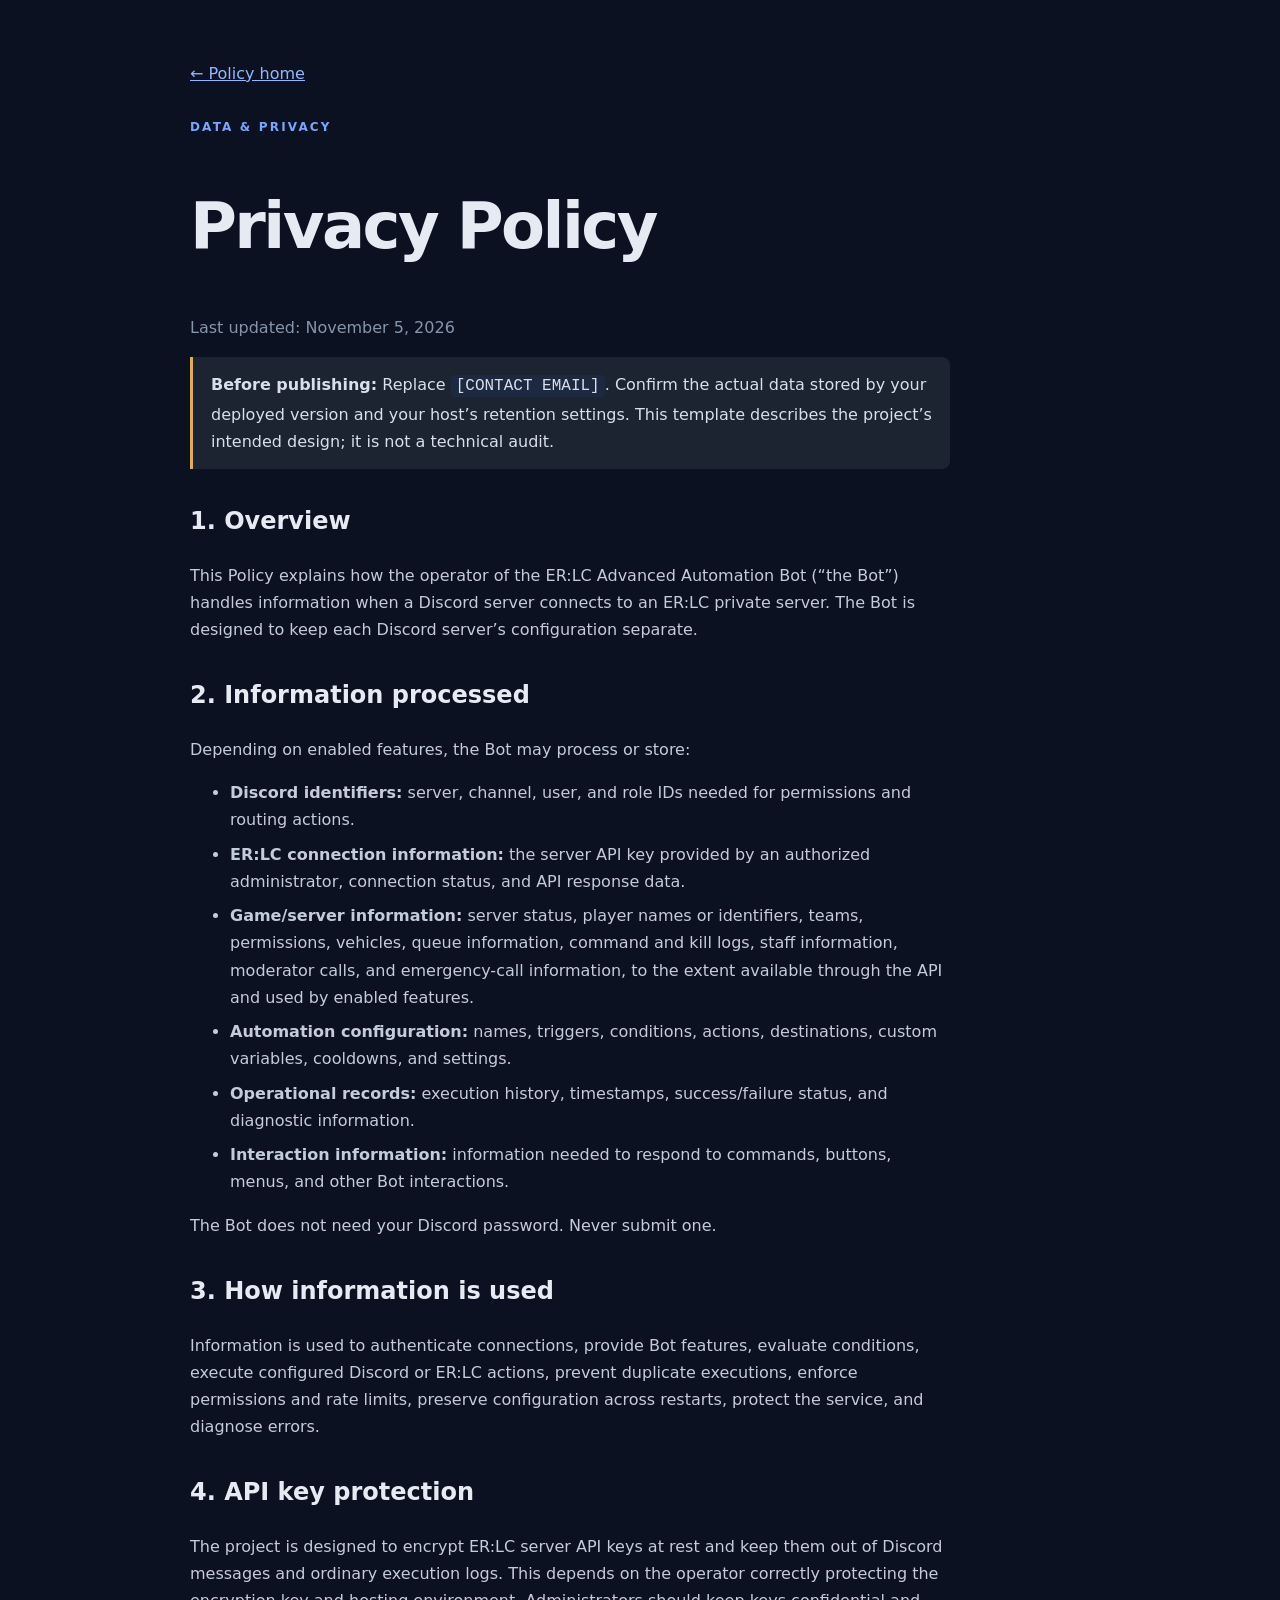
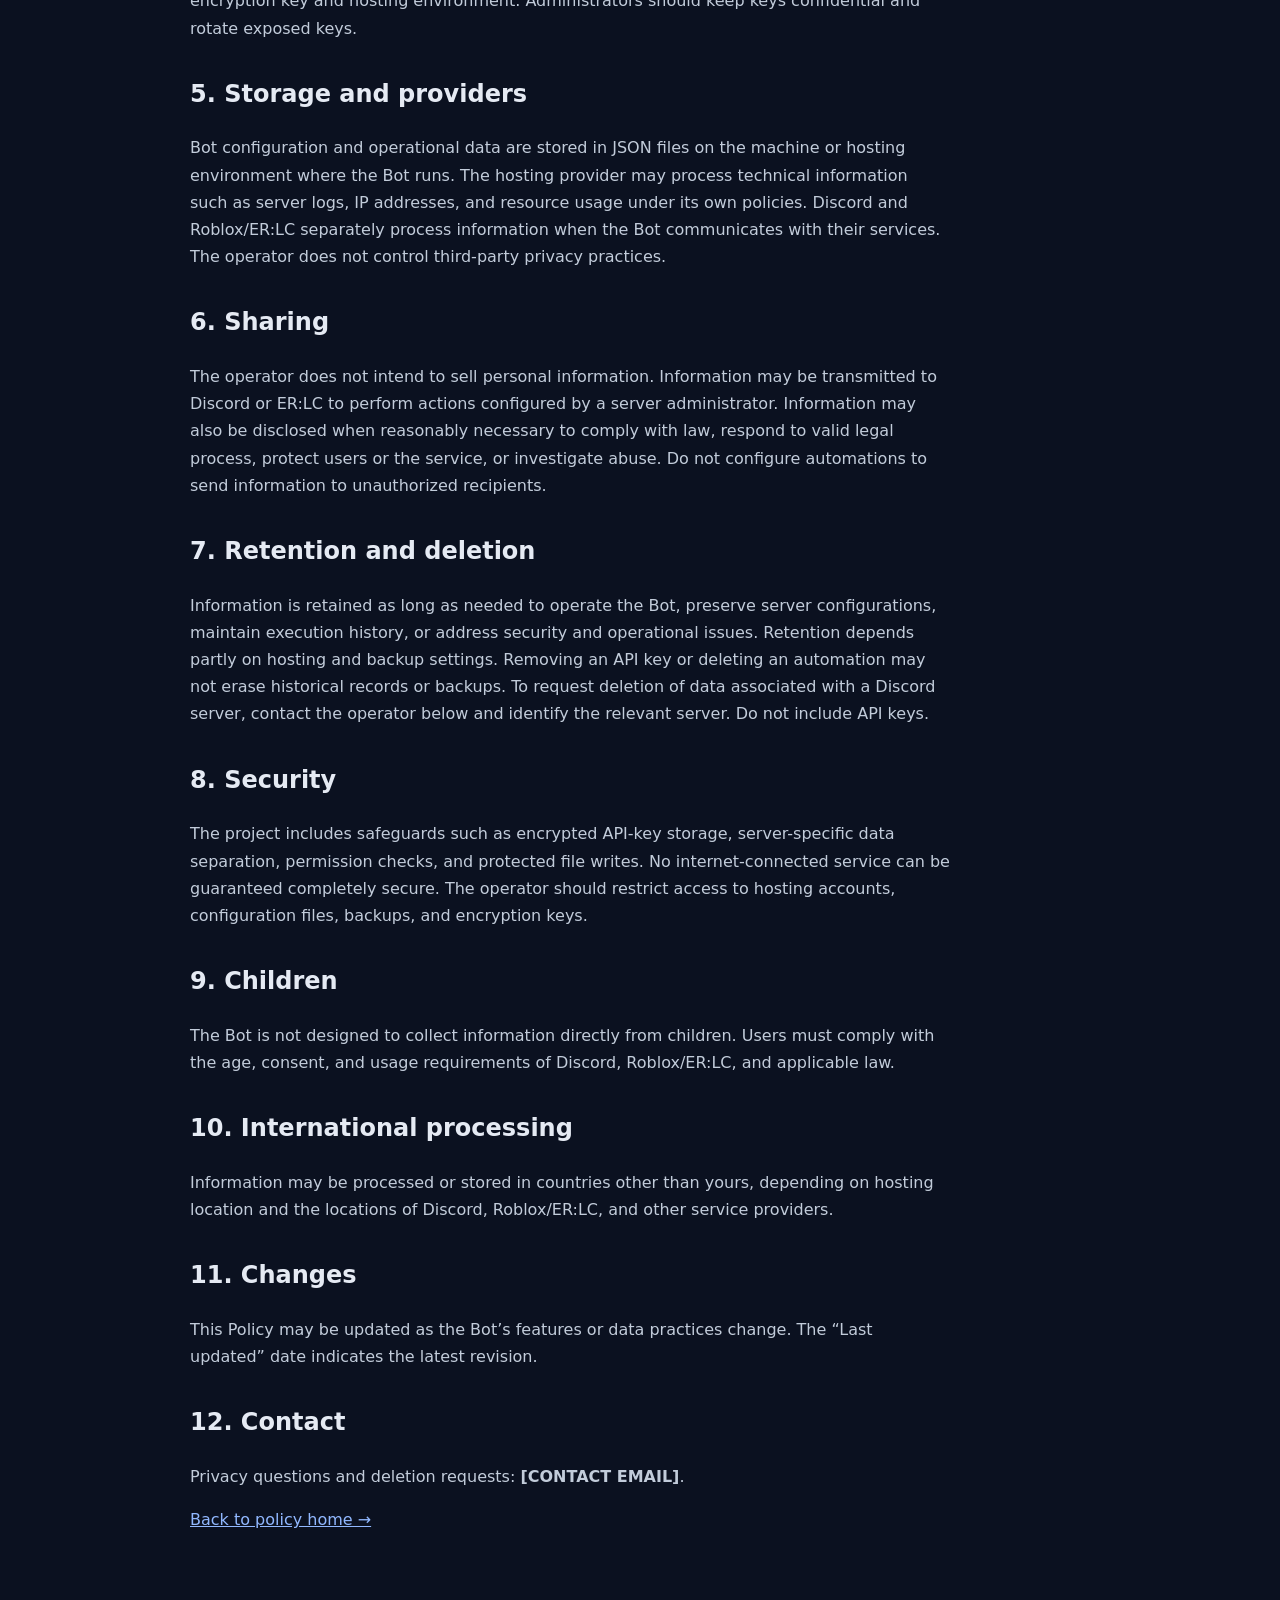
==== privacy.html @ 2bd995f7 "Add files via upload" ====
<!doctype html><html lang="en"><head><meta charset="utf-8"><meta name="viewport" content="width=device-width,initial-scale=1"><title>Privacy Policy | ER:LC Advanced Automation Bot</title><link rel="stylesheet" href="style.css"></head><body><main class="wrap"><nav><a href="index.html">← Policy home</a></nav><article><p class="eyebrow">DATA & PRIVACY</p><h1>Privacy Policy</h1><p class="updated">Last updated: November 5, 2026</p><div class="notice"><b>Before publishing:</b> Replace <code>[CONTACT EMAIL]</code>. Confirm the actual data stored by your deployed version and your host’s retention settings. This template describes the project’s intended design; it is not a technical audit.</div>
<h2>1. Overview</h2><p>This Policy explains how the operator of the ER:LC Advanced Automation Bot (“the Bot”) handles information when a Discord server connects to an ER:LC private server. The Bot is designed to keep each Discord server’s configuration separate.</p>
<h2>2. Information processed</h2><p>Depending on enabled features, the Bot may process or store:</p><ul><li><b>Discord identifiers:</b> server, channel, user, and role IDs needed for permissions and routing actions.</li><li><b>ER:LC connection information:</b> the server API key provided by an authorized administrator, connection status, and API response data.</li><li><b>Game/server information:</b> server status, player names or identifiers, teams, permissions, vehicles, queue information, command and kill logs, staff information, moderator calls, and emergency-call information, to the extent available through the API and used by enabled features.</li><li><b>Automation configuration:</b> names, triggers, conditions, actions, destinations, custom variables, cooldowns, and settings.</li><li><b>Operational records:</b> execution history, timestamps, success/failure status, and diagnostic information.</li><li><b>Interaction information:</b> information needed to respond to commands, buttons, menus, and other Bot interactions.</li></ul><p>The Bot does not need your Discord password. Never submit one.</p>
<h2>3. How information is used</h2><p>Information is used to authenticate connections, provide Bot features, evaluate conditions, execute configured Discord or ER:LC actions, prevent duplicate executions, enforce permissions and rate limits, preserve configuration across restarts, protect the service, and diagnose errors.</p>
<h2>4. API key protection</h2><p>The project is designed to encrypt ER:LC server API keys at rest and keep them out of Discord messages and ordinary execution logs. This depends on the operator correctly protecting the encryption key and hosting environment. Administrators should keep keys confidential and rotate exposed keys.</p>
<h2>5. Storage and providers</h2><p>Bot configuration and operational data are stored in JSON files on the machine or hosting environment where the Bot runs. The hosting provider may process technical information such as server logs, IP addresses, and resource usage under its own policies. Discord and Roblox/ER:LC separately process information when the Bot communicates with their services. The operator does not control third-party privacy practices.</p>
<h2>6. Sharing</h2><p>The operator does not intend to sell personal information. Information may be transmitted to Discord or ER:LC to perform actions configured by a server administrator. Information may also be disclosed when reasonably necessary to comply with law, respond to valid legal process, protect users or the service, or investigate abuse. Do not configure automations to send information to unauthorized recipients.</p>
<h2>7. Retention and deletion</h2><p>Information is retained as long as needed to operate the Bot, preserve server configurations, maintain execution history, or address security and operational issues. Retention depends partly on hosting and backup settings. Removing an API key or deleting an automation may not erase historical records or backups. To request deletion of data associated with a Discord server, contact the operator below and identify the relevant server. Do not include API keys.</p>
<h2>8. Security</h2><p>The project includes safeguards such as encrypted API-key storage, server-specific data separation, permission checks, and protected file writes. No internet-connected service can be guaranteed completely secure. The operator should restrict access to hosting accounts, configuration files, backups, and encryption keys.</p>
<h2>9. Children</h2><p>The Bot is not designed to collect information directly from children. Users must comply with the age, consent, and usage requirements of Discord, Roblox/ER:LC, and applicable law.</p>
<h2>10. International processing</h2><p>Information may be processed or stored in countries other than yours, depending on hosting location and the locations of Discord, Roblox/ER:LC, and other service providers.</p>
<h2>11. Changes</h2><p>This Policy may be updated as the Bot’s features or data practices change. The “Last updated” date indicates the latest revision.</p>
<h2>12. Contact</h2><p>Privacy questions and deletion requests: <b>[CONTACT EMAIL]</b>.</p><p><a href="index.html">Back to policy home →</a></p></article></main></body></html>
---- style.css ----
*{box-sizing:border-box}body{margin:0;background:#0b1120;color:#e5eaf3;font:16px/1.7 system-ui,sans-serif}.wrap{width:min(900px,calc(100% - 40px));margin:auto;padding:60px 0}header{padding:30px 0 45px}.eyebrow{color:#76a7ff;font-size:12px;font-weight:800;letter-spacing:.18em}h1{font-size:clamp(2.2rem,6vw,4rem);line-height:1.1;letter-spacing:-.04em}h2{margin-top:32px}p,li{color:#c2ccda}.lead{color:#aab6ca;font-size:1.12rem;max-width:650px}.links{display:grid;grid-template-columns:repeat(auto-fit,minmax(250px,1fr));gap:18px}.card{display:block;padding:25px;border:1px solid #29364d;border-radius:15px;background:#121c2e;color:inherit;text-decoration:none}.card span{font-size:11px;color:#76a7ff;font-weight:800}.card p,footer,.updated{color:#8795aa}.card b,a{color:#91b8ff}footer{margin-top:50px;padding-top:20px;border-top:1px solid #29364d;font-size:.9rem}article{max-width:760px}nav{margin-bottom:30px}.notice{border-left:3px solid #e0ad55;background:#1c2432;padding:14px 18px;border-radius:0 8px 8px 0;color:#d8dfeb}code{background:#1c2940;padding:2px 5px;border-radius:4px}li{margin:.45rem 0}
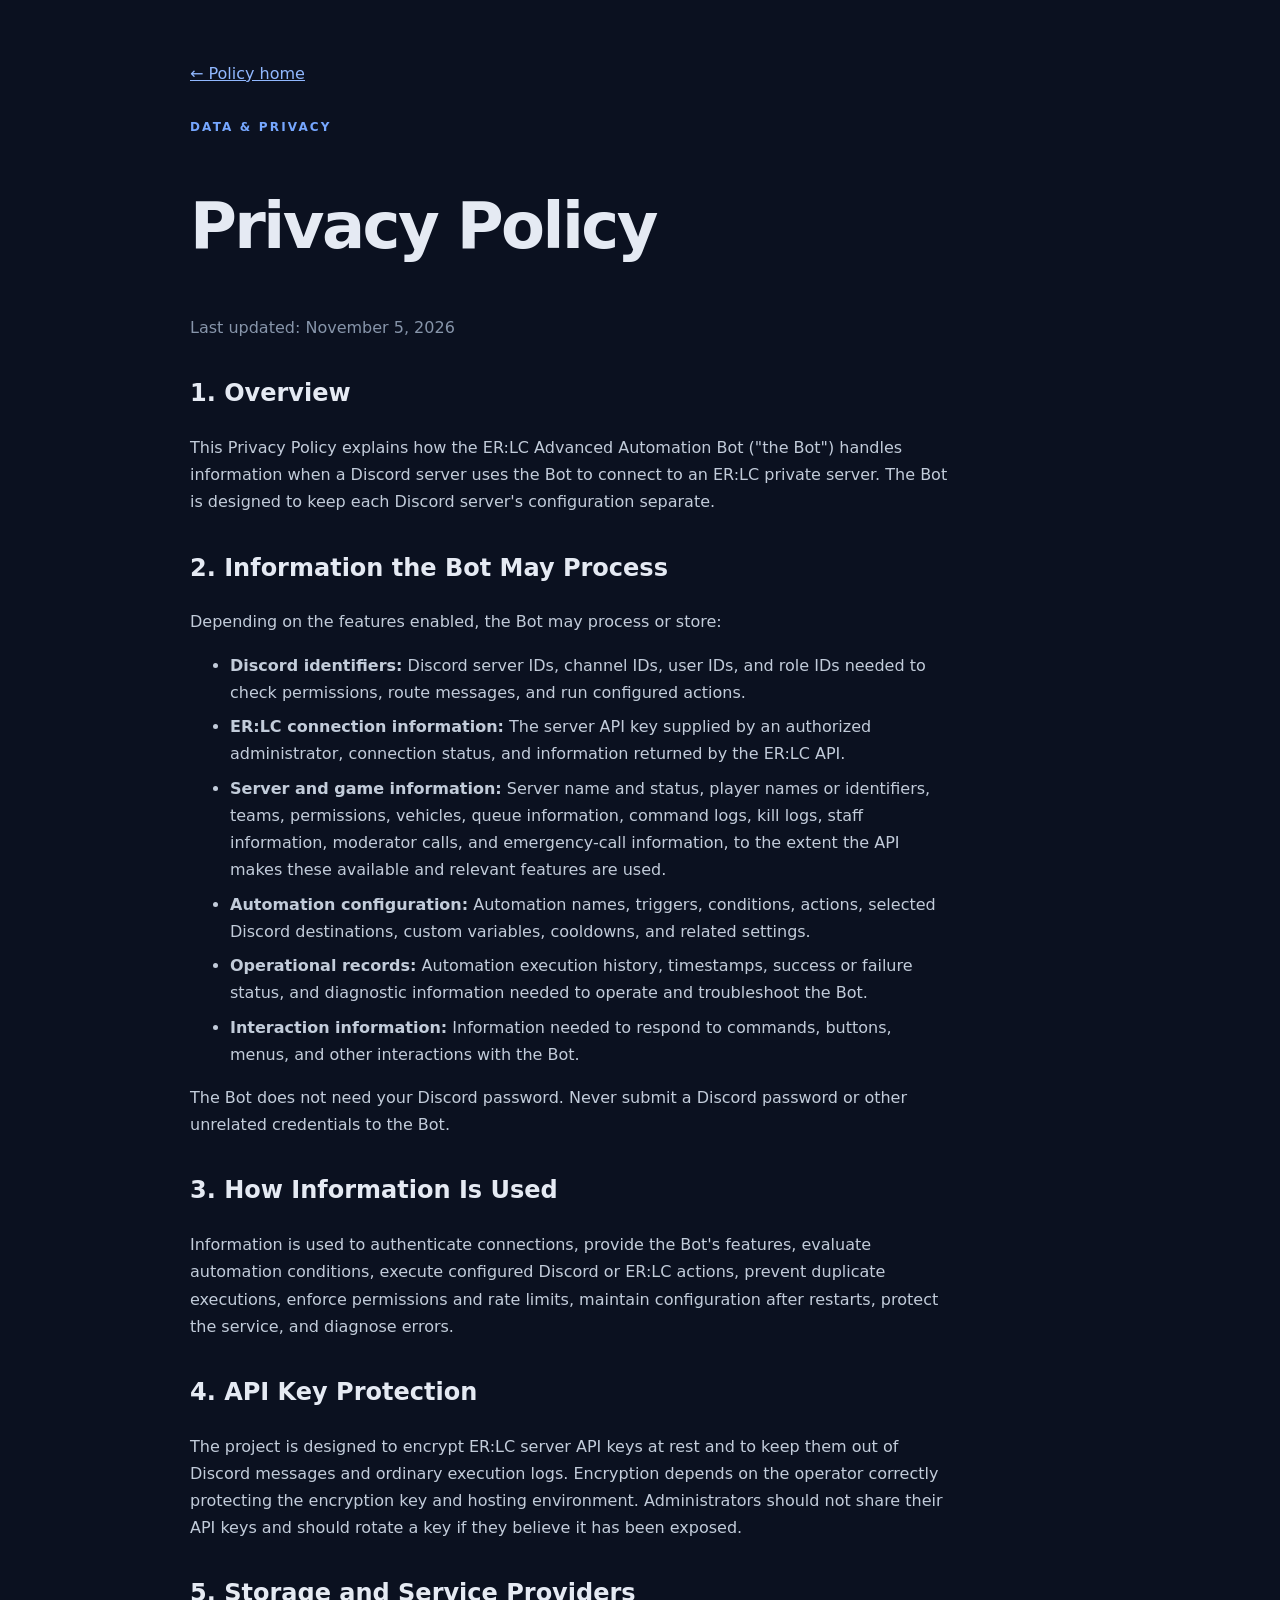
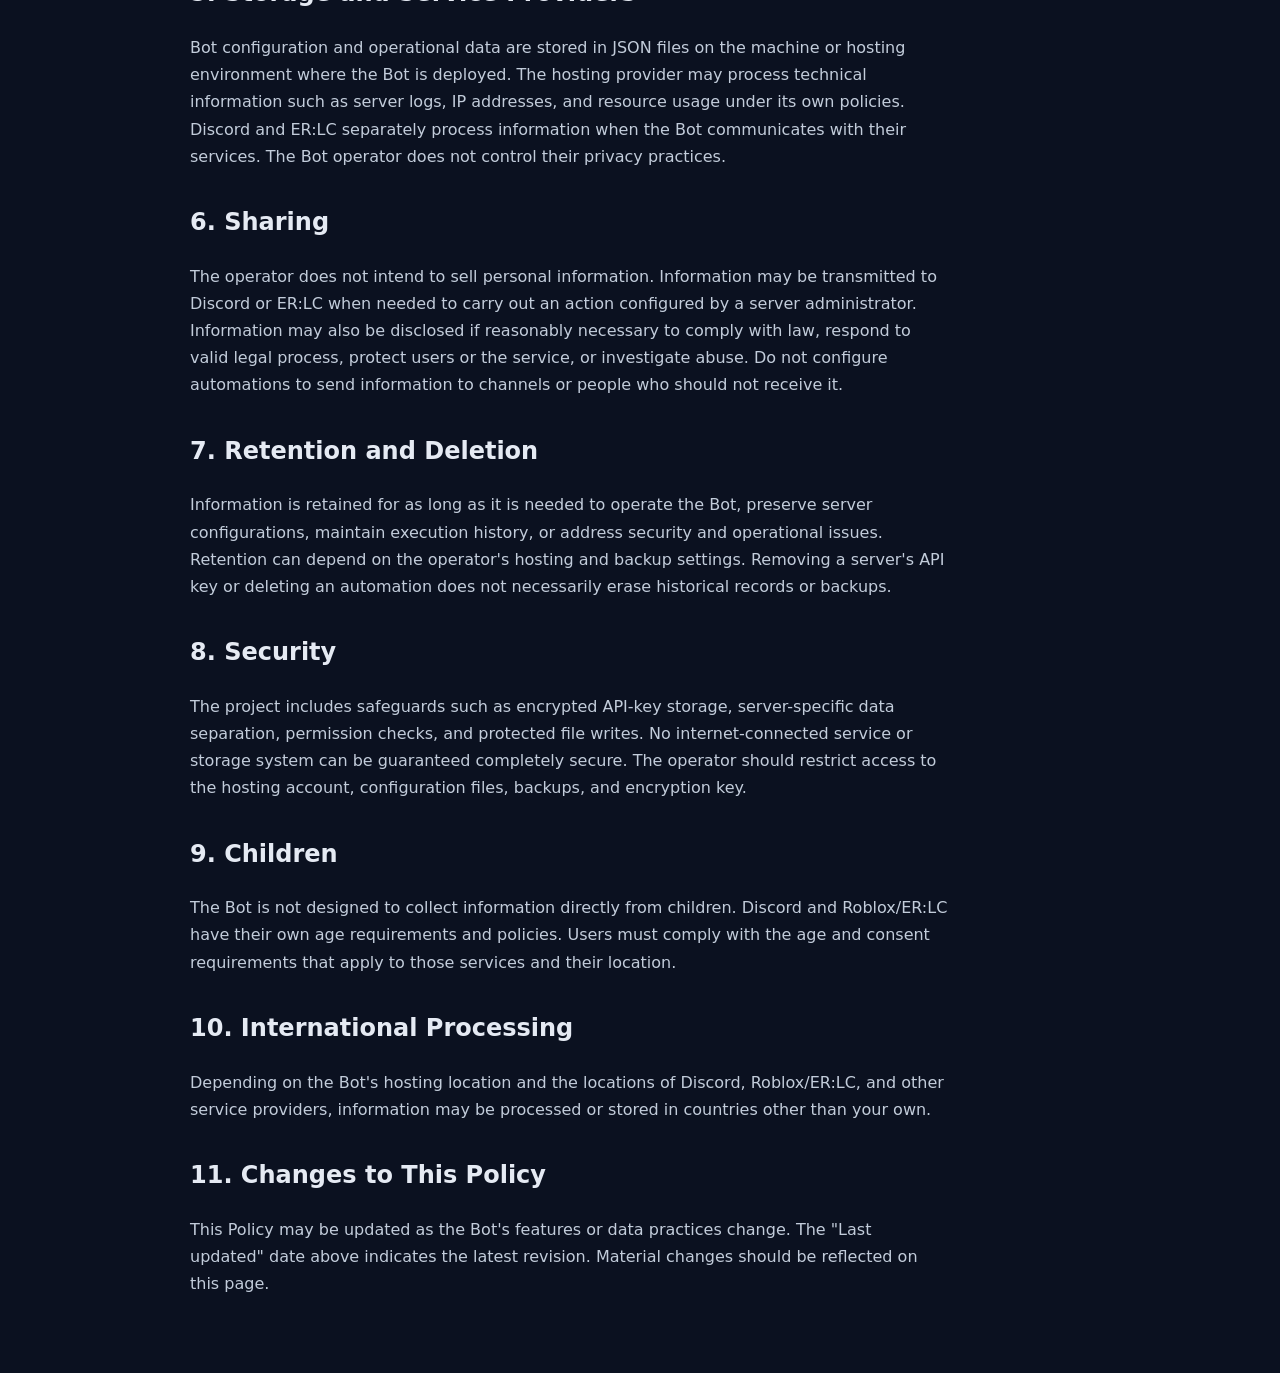
==== commit 6d770fee: "Revise Privacy Policy content and formatting Updated the Privacy Policy for the ER:LC Advanced Autom" ====
--- a/privacy.html
+++ b/privacy.html
@@ -1,13 +1,62 @@
-<!doctype html><html lang="en"><head><meta charset="utf-8"><meta name="viewport" content="width=device-width,initial-scale=1"><title>Privacy Policy | ER:LC Advanced Automation Bot</title><link rel="stylesheet" href="style.css"></head><body><main class="wrap"><nav><a href="index.html">← Policy home</a></nav><article><p class="eyebrow">DATA & PRIVACY</p><h1>Privacy Policy</h1><p class="updated">Last updated: November 5, 2026</p><div class="notice"><b>Before publishing:</b> Replace <code>[CONTACT EMAIL]</code>. Confirm the actual data stored by your deployed version and your host’s retention settings. This template describes the project’s intended design; it is not a technical audit.</div>
-<h2>1. Overview</h2><p>This Policy explains how the operator of the ER:LC Advanced Automation Bot (“the Bot”) handles information when a Discord server connects to an ER:LC private server. The Bot is designed to keep each Discord server’s configuration separate.</p>
-<h2>2. Information processed</h2><p>Depending on enabled features, the Bot may process or store:</p><ul><li><b>Discord identifiers:</b> server, channel, user, and role IDs needed for permissions and routing actions.</li><li><b>ER:LC connection information:</b> the server API key provided by an authorized administrator, connection status, and API response data.</li><li><b>Game/server information:</b> server status, player names or identifiers, teams, permissions, vehicles, queue information, command and kill logs, staff information, moderator calls, and emergency-call information, to the extent available through the API and used by enabled features.</li><li><b>Automation configuration:</b> names, triggers, conditions, actions, destinations, custom variables, cooldowns, and settings.</li><li><b>Operational records:</b> execution history, timestamps, success/failure status, and diagnostic information.</li><li><b>Interaction information:</b> information needed to respond to commands, buttons, menus, and other Bot interactions.</li></ul><p>The Bot does not need your Discord password. Never submit one.</p>
-<h2>3. How information is used</h2><p>Information is used to authenticate connections, provide Bot features, evaluate conditions, execute configured Discord or ER:LC actions, prevent duplicate executions, enforce permissions and rate limits, preserve configuration across restarts, protect the service, and diagnose errors.</p>
-<h2>4. API key protection</h2><p>The project is designed to encrypt ER:LC server API keys at rest and keep them out of Discord messages and ordinary execution logs. This depends on the operator correctly protecting the encryption key and hosting environment. Administrators should keep keys confidential and rotate exposed keys.</p>
-<h2>5. Storage and providers</h2><p>Bot configuration and operational data are stored in JSON files on the machine or hosting environment where the Bot runs. The hosting provider may process technical information such as server logs, IP addresses, and resource usage under its own policies. Discord and Roblox/ER:LC separately process information when the Bot communicates with their services. The operator does not control third-party privacy practices.</p>
-<h2>6. Sharing</h2><p>The operator does not intend to sell personal information. Information may be transmitted to Discord or ER:LC to perform actions configured by a server administrator. Information may also be disclosed when reasonably necessary to comply with law, respond to valid legal process, protect users or the service, or investigate abuse. Do not configure automations to send information to unauthorized recipients.</p>
-<h2>7. Retention and deletion</h2><p>Information is retained as long as needed to operate the Bot, preserve server configurations, maintain execution history, or address security and operational issues. Retention depends partly on hosting and backup settings. Removing an API key or deleting an automation may not erase historical records or backups. To request deletion of data associated with a Discord server, contact the operator below and identify the relevant server. Do not include API keys.</p>
-<h2>8. Security</h2><p>The project includes safeguards such as encrypted API-key storage, server-specific data separation, permission checks, and protected file writes. No internet-connected service can be guaranteed completely secure. The operator should restrict access to hosting accounts, configuration files, backups, and encryption keys.</p>
-<h2>9. Children</h2><p>The Bot is not designed to collect information directly from children. Users must comply with the age, consent, and usage requirements of Discord, Roblox/ER:LC, and applicable law.</p>
-<h2>10. International processing</h2><p>Information may be processed or stored in countries other than yours, depending on hosting location and the locations of Discord, Roblox/ER:LC, and other service providers.</p>
-<h2>11. Changes</h2><p>This Policy may be updated as the Bot’s features or data practices change. The “Last updated” date indicates the latest revision.</p>
-<h2>12. Contact</h2><p>Privacy questions and deletion requests: <b>[CONTACT EMAIL]</b>.</p><p><a href="index.html">Back to policy home →</a></p></article></main></body></html>+
+<!DOCTYPE html>
+<html lang="en">
+<head>
+    <meta charset="UTF-8">
+    <meta name="viewport" content="width=device-width, initial-scale=1.0">
+    <title>Privacy Policy | ER:LC Advanced Automation Bot</title>
+    <link rel="stylesheet" href="style.css">
+</head>
+<body>
+<main class="wrap">
+    <nav><a href="index.html">← Policy home</a></nav>
+    <article>
+        <p class="eyebrow">DATA & PRIVACY</p>
+        <h1>Privacy Policy</h1>
+        <p class="updated">Last updated: November 5, 2026</p>
+
+        <h2>1. Overview</h2>
+        <p>This Privacy Policy explains how the ER:LC Advanced Automation Bot ("the Bot") handles information when a Discord server uses the Bot to connect to an ER:LC private server. The Bot is designed to keep each Discord server's configuration separate.</p>
+
+        <h2>2. Information the Bot May Process</h2>
+        <p>Depending on the features enabled, the Bot may process or store:</p>
+        <ul>
+            <li><strong>Discord identifiers:</strong> Discord server IDs, channel IDs, user IDs, and role IDs needed to check permissions, route messages, and run configured actions.</li>
+            <li><strong>ER:LC connection information:</strong> The server API key supplied by an authorized administrator, connection status, and information returned by the ER:LC API.</li>
+            <li><strong>Server and game information:</strong> Server name and status, player names or identifiers, teams, permissions, vehicles, queue information, command logs, kill logs, staff information, moderator calls, and emergency-call information, to the extent the API makes these available and relevant features are used.</li>
+            <li><strong>Automation configuration:</strong> Automation names, triggers, conditions, actions, selected Discord destinations, custom variables, cooldowns, and related settings.</li>
+            <li><strong>Operational records:</strong> Automation execution history, timestamps, success or failure status, and diagnostic information needed to operate and troubleshoot the Bot.</li>
+            <li><strong>Interaction information:</strong> Information needed to respond to commands, buttons, menus, and other interactions with the Bot.</li>
+        </ul>
+        <p>The Bot does not need your Discord password. Never submit a Discord password or other unrelated credentials to the Bot.</p>
+
+        <h2>3. How Information Is Used</h2>
+        <p>Information is used to authenticate connections, provide the Bot's features, evaluate automation conditions, execute configured Discord or ER:LC actions, prevent duplicate executions, enforce permissions and rate limits, maintain configuration after restarts, protect the service, and diagnose errors.</p>
+
+        <h2>4. API Key Protection</h2>
+        <p>The project is designed to encrypt ER:LC server API keys at rest and to keep them out of Discord messages and ordinary execution logs. Encryption depends on the operator correctly protecting the encryption key and hosting environment. Administrators should not share their API keys and should rotate a key if they believe it has been exposed.</p>
+
+        <h2>5. Storage and Service Providers</h2>
+        <p>Bot configuration and operational data are stored in JSON files on the machine or hosting environment where the Bot is deployed. The hosting provider may process technical information such as server logs, IP addresses, and resource usage under its own policies. Discord and ER:LC separately process information when the Bot communicates with their services. The Bot operator does not control their privacy practices.</p>
+
+        <h2>6. Sharing</h2>
+        <p>The operator does not intend to sell personal information. Information may be transmitted to Discord or ER:LC when needed to carry out an action configured by a server administrator. Information may also be disclosed if reasonably necessary to comply with law, respond to valid legal process, protect users or the service, or investigate abuse. Do not configure automations to send information to channels or people who should not receive it.</p>
+
+        <h2>7. Retention and Deletion</h2>
+        <p>Information is retained for as long as it is needed to operate the Bot, preserve server configurations, maintain execution history, or address security and operational issues. Retention can depend on the operator's hosting and backup settings. Removing a server's API key or deleting an automation does not necessarily erase historical records or backups.</p>
+
+        <h2>8. Security</h2>
+        <p>The project includes safeguards such as encrypted API-key storage, server-specific data separation, permission checks, and protected file writes. No internet-connected service or storage system can be guaranteed completely secure. The operator should restrict access to the hosting account, configuration files, backups, and encryption key.</p>
+
+        <h2>9. Children</h2>
+        <p>The Bot is not designed to collect information directly from children. Discord and Roblox/ER:LC have their own age requirements and policies. Users must comply with the age and consent requirements that apply to those services and their location.</p>
+
+        <h2>10. International Processing</h2>
+        <p>Depending on the Bot's hosting location and the locations of Discord, Roblox/ER:LC, and other service providers, information may be processed or stored in countries other than your own.</p>
+
+        <h2>11. Changes to This Policy</h2>
+        <p>This Policy may be updated as the Bot's features or data practices change. The "Last updated" date above indicates the latest revision. Material changes should be reflected on this page.</p>
+    </article>
+</main>
+</body>
+</html>
